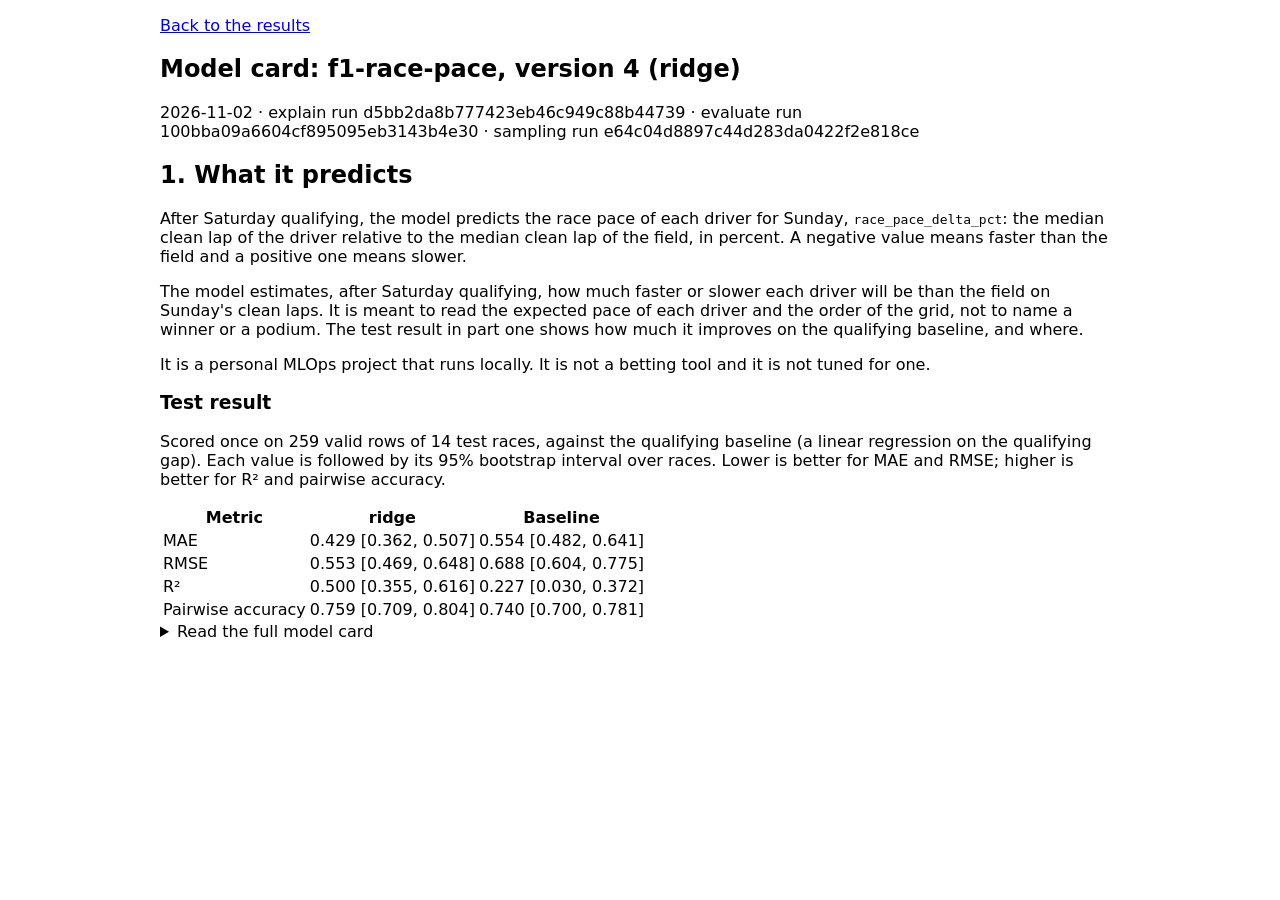
==== site/model.html @ 0c911e38 "feat: enhance static site generator to support multiple pages - Updated the static site generator to" ====
<!doctype html>
<html lang="en">
<head>
  <meta charset="utf-8">
  <meta name="viewport" content="width=device-width, initial-scale=1">
  <title>How the F1 race pace model works</title>
  <meta name="description" content="What the model predicts, how it is measured and where it is limited.">
  <link rel="stylesheet" href="site.css">
  <script src="site.js" defer></script>
</head>
<body>
  <main>
    <p><a href="index.html">Back to the results</a></p>
    <section id="model-summary" aria-label="Summary of the model card">
<h1>Model card: f1-race-pace, version 4 (ridge)</h1>
<p>2026-11-02 · explain run d5bb2da8b777423eb46c949c88b44739 · evaluate run 100bba09a6604cf895095eb3143b4e30 · sampling run e64c04d8897c44d283da0422f2e818ce</p>
<h2>1. What it predicts</h2>
<p>After Saturday qualifying, the model predicts the race pace of each driver for Sunday, <code>race_pace_delta_pct</code>: the median clean lap of the driver relative to the median clean lap of the field, in percent. A negative value means faster than the field and a positive one means slower.</p>
<p>The model estimates, after Saturday qualifying, how much faster or slower each driver will be than the field on
Sunday's clean laps. It is meant to read the expected pace of each driver and the order of the grid, not to name a
winner or a podium. The test result in part one shows how much it improves on the qualifying baseline, and where.</p>
<p>It is a personal MLOps project that runs locally. It is not a betting tool and it is not tuned for one.</p>
<h3>Test result</h3>
<p>Scored once on 259 valid rows of 14 test races, against the qualifying baseline (a linear regression on the qualifying gap). Each value is followed by its 95% bootstrap interval over races. Lower is better for MAE and RMSE; higher is better for R² and pairwise accuracy.</p>
<table>
<thead>
<tr>
<th>Metric</th>
<th>ridge</th>
<th>Baseline</th>
</tr>
</thead>
<tbody>
<tr>
<td>MAE</td>
<td>0.429 [0.362, 0.507]</td>
<td>0.554 [0.482, 0.641]</td>
</tr>
<tr>
<td>RMSE</td>
<td>0.553 [0.469, 0.648]</td>
<td>0.688 [0.604, 0.775]</td>
</tr>
<tr>
<td>R²</td>
<td>0.500 [0.355, 0.616]</td>
<td>0.227 [0.030, 0.372]</td>
</tr>
<tr>
<td>Pairwise accuracy</td>
<td>0.759 [0.709, 0.804]</td>
<td>0.740 [0.700, 0.781]</td>
</tr>
</tbody>
</table>
    </section>
    <details id="model-card-full">
      <summary>Read the full model card</summary>
<h2>2. What weighs most</h2>
<p>Importance describes how this model uses each feature, not how much the feature matters for racing: correlated features share their importance, and a feature that looks unimportant here can still matter in the world. Permutation importance is the increase in MAE on the training rows when the feature is shuffled, so it is optimistic compared with held-out data. Mean |SHAP| is the average size of the feature's contribution to the prediction.</p>
<table>
<thead>
<tr>
<th>Feature</th>
<th>Permutation importance (MAE increase, mean ± std)</th>
<th>Mean abs SHAP</th>
</tr>
</thead>
<tbody>
<tr>
<td><code>grid_position</code></td>
<td>+0.084 ± 0.006</td>
<td>0.194</td>
</tr>
<tr>
<td><code>driver_pace_last3</code></td>
<td>+0.036 ± 0.004</td>
<td>0.125</td>
</tr>
<tr>
<td><code>team_pace_last3</code></td>
<td>+0.030 ± 0.004</td>
<td>0.117</td>
</tr>
<tr>
<td><code>quali_delta_pct</code></td>
<td>+0.022 ± 0.004</td>
<td>0.102</td>
</tr>
<tr>
<td><code>fp_long_run_delta_pct</code></td>
<td>+0.006 ± 0.002</td>
<td>0.035</td>
</tr>
<tr>
<td><code>team_pace_this_circuit_prev</code></td>
<td>+0.004 ± 0.002</td>
<td>0.046</td>
</tr>
<tr>
<td><code>reached_q3</code></td>
<td>+0.003 ± 0.002</td>
<td>0.057</td>
</tr>
<tr>
<td><code>teammate_quali_gap</code></td>
<td>+0.003 ± 0.001</td>
<td>0.025</td>
</tr>
<tr>
<td><code>circuit_type</code></td>
<td>+0.001 ± 0.001</td>
<td>0.022</td>
</tr>
<tr>
<td><code>track_temp</code></td>
<td>+0.001 ± 0.001</td>
<td>0.018</td>
</tr>
<tr>
<td><code>rain_flag</code></td>
<td>+0.000 ± 0.000</td>
<td>0.005</td>
</tr>
<tr>
<td><code>fp_tyre_deg</code></td>
<td>+0.000 ± 0.000</td>
<td>0.008</td>
</tr>
<tr>
<td><code>air_temp</code></td>
<td>+0.000 ± 0.000</td>
<td>0.009</td>
</tr>
<tr>
<td><code>is_sprint_weekend</code></td>
<td>+0.000 ± 0.000</td>
<td>0.003</td>
</tr>
<tr>
<td><code>sprint_pace_delta_pct</code></td>
<td>+0.000 ± 0.000</td>
<td>0.005</td>
</tr>
</tbody>
</table>
<p><img alt="Permutation importance" src="charts/permutation_importance.svg" /></p>
<p><img alt="Mean absolute SHAP value" src="charts/shap_bar.svg" /></p>
<p><img alt="SHAP values by feature" src="charts/shap_summary.svg" /></p>
<p>The model is linear, so its coefficients are shown as well (numeric features are standardized; categories are one-hot columns).</p>
<table>
<thead>
<tr>
<th>Column</th>
<th>Coefficient</th>
</tr>
</thead>
<tbody>
<tr>
<td><code>grid_position</code></td>
<td>+0.223</td>
</tr>
<tr>
<td><code>driver_pace_last3</code></td>
<td>+0.149</td>
</tr>
<tr>
<td><code>team_pace_last3</code></td>
<td>+0.138</td>
</tr>
<tr>
<td><code>quali_delta_pct</code></td>
<td>+0.124</td>
</tr>
<tr>
<td><code>fp_long_run_delta_pct</code></td>
<td>+0.066</td>
</tr>
<tr>
<td><code>team_pace_this_circuit_prev</code></td>
<td>+0.063</td>
</tr>
<tr>
<td><code>reached_q3</code></td>
<td>-0.057</td>
</tr>
<tr>
<td><code>teammate_quali_gap</code></td>
<td>-0.035</td>
</tr>
<tr>
<td><code>circuit_type_permanent</code></td>
<td>-0.030</td>
</tr>
<tr>
<td><code>circuit_type_street</code></td>
<td>+0.026</td>
</tr>
<tr>
<td><code>track_temp</code></td>
<td>+0.021</td>
</tr>
<tr>
<td><code>fp_tyre_deg</code></td>
<td>+0.016</td>
</tr>
<tr>
<td><code>sprint_pace_delta_pct</code></td>
<td>+0.011</td>
</tr>
<tr>
<td><code>air_temp</code></td>
<td>-0.011</td>
</tr>
<tr>
<td><code>rain_flag</code></td>
<td>-0.007</td>
</tr>
<tr>
<td><code>circuit_type_hybrid</code></td>
<td>+0.004</td>
</tr>
<tr>
<td><code>is_sprint_weekend</code></td>
<td>+0.003</td>
</tr>
</tbody>
</table>
<p><img alt="Coefficients of the linear model" src="charts/coefficients.svg" /></p>
<h2>3. A concrete case</h2>
<p>The two cases are the driver predicted fastest and the driver predicted slowest in the most recent test race. They are the extremes of the prediction, not the cases where the model fails, and their error is shown as it is. The prediction is the base value plus the contributions of the features.</p>
<h3>Predicted fastest</h3>
<p>NOR, 2025 round 24. Prediction -1.082, actual -1.592, error +0.509 (prediction minus actual). Base value +0.005.</p>
<table>
<thead>
<tr>
<th>Feature</th>
<th>Contribution</th>
</tr>
</thead>
<tbody>
<tr>
<td><code>grid_position</code></td>
<td>-0.323</td>
</tr>
<tr>
<td><code>team_pace_last3</code></td>
<td>-0.183</td>
</tr>
<tr>
<td><code>driver_pace_last3</code></td>
<td>-0.159</td>
</tr>
<tr>
<td><code>quali_delta_pct</code></td>
<td>-0.150</td>
</tr>
<tr>
<td><code>team_pace_this_circuit_prev</code></td>
<td>-0.099</td>
</tr>
</tbody>
</table>
<p><img alt="Predicted fastest: contributions to the prediction" src="charts/case_fastest.svg" /></p>
<h3>Predicted slowest</h3>
<p>COL, 2025 round 24. Prediction +0.869, actual +0.213, error +0.656 (prediction minus actual). Base value +0.005.</p>
<table>
<thead>
<tr>
<th>Feature</th>
<th>Contribution</th>
</tr>
</thead>
<tbody>
<tr>
<td><code>grid_position</code></td>
<td>+0.382</td>
</tr>
<tr>
<td><code>driver_pace_last3</code></td>
<td>+0.161</td>
</tr>
<tr>
<td><code>team_pace_last3</code></td>
<td>+0.157</td>
</tr>
<tr>
<td><code>quali_delta_pct</code></td>
<td>+0.099</td>
</tr>
<tr>
<td><code>reached_q3</code></td>
<td>+0.058</td>
</tr>
</tbody>
</table>
<p><img alt="Predicted slowest: contributions to the prediction" src="charts/case_slowest.svg" /></p>
<h2>4. Where it fails</h2>
<h3>Calibration</h3>
<p>On 851 out-of-fold rows of 46 races, the actual value is +0.020 + 1.074 × predicted (Mincer-Zarnowitz line). A slope of one and an intercept of zero would be a perfectly calibrated model. These rows are fewer than the training races because the cross-validation always trains on the earliest races first, and only the races after that first window are ever predicted out of fold.</p>
<p><img alt="Predicted against actual, out-of-fold" src="charts/predicted_vs_actual.svg" /></p>
<p><img alt="Residuals, out-of-fold" src="charts/residuals.svg" /></p>
<h3>Errors by segment</h3>
<p>These errors come from the out-of-fold predictions of cross-validation on the training races, not from the test races: the test result is the one in the test result section above. Bias is the mean of prediction minus actual, so a positive bias means predicted slower than it was. No interval is computed per segment, so the differences between close segments are not significant.</p>
<h4>By team</h4>
<table>
<thead>
<tr>
<th>Segment</th>
<th>Rows</th>
<th>Races</th>
<th>MAE</th>
<th>Baseline MAE</th>
<th>Bias</th>
<th>Note</th>
</tr>
</thead>
<tbody>
<tr>
<td>Ferrari</td>
<td>90</td>
<td>46</td>
<td>0.482</td>
<td>0.533</td>
<td>+0.049</td>
<td></td>
</tr>
<tr>
<td>Red Bull Racing</td>
<td>85</td>
<td>46</td>
<td>0.423</td>
<td>0.532</td>
<td>+0.056</td>
<td></td>
</tr>
<tr>
<td>Mercedes</td>
<td>89</td>
<td>46</td>
<td>0.418</td>
<td>0.478</td>
<td>+0.009</td>
<td></td>
</tr>
<tr>
<td>Williams</td>
<td>77</td>
<td>45</td>
<td>0.410</td>
<td>0.534</td>
<td>-0.122</td>
<td></td>
</tr>
<tr>
<td>McLaren</td>
<td>89</td>
<td>46</td>
<td>0.403</td>
<td>0.560</td>
<td>+0.150</td>
<td></td>
</tr>
<tr>
<td>Alpine</td>
<td>79</td>
<td>45</td>
<td>0.397</td>
<td>0.518</td>
<td>-0.065</td>
<td></td>
</tr>
<tr>
<td>Kick Sauber</td>
<td>87</td>
<td>46</td>
<td>0.393</td>
<td>0.598</td>
<td>-0.096</td>
<td></td>
</tr>
<tr>
<td>RB</td>
<td>84</td>
<td>46</td>
<td>0.376</td>
<td>0.509</td>
<td>-0.124</td>
<td></td>
</tr>
<tr>
<td>Haas F1 Team</td>
<td>87</td>
<td>45</td>
<td>0.357</td>
<td>0.482</td>
<td>-0.002</td>
<td></td>
</tr>
<tr>
<td>Aston Martin</td>
<td>84</td>
<td>46</td>
<td>0.352</td>
<td>0.398</td>
<td>-0.073</td>
<td></td>
</tr>
</tbody>
</table>
<h4>By circuit type</h4>
<table>
<thead>
<tr>
<th>Segment</th>
<th>Rows</th>
<th>Races</th>
<th>MAE</th>
<th>Baseline MAE</th>
<th>Bias</th>
<th>Note</th>
</tr>
</thead>
<tbody>
<tr>
<td>street</td>
<td>163</td>
<td>9</td>
<td>0.480</td>
<td>0.581</td>
<td>-0.123</td>
<td></td>
</tr>
<tr>
<td>hybrid</td>
<td>109</td>
<td>6</td>
<td>0.469</td>
<td>0.568</td>
<td>-0.016</td>
<td></td>
</tr>
<tr>
<td>permanent</td>
<td>579</td>
<td>31</td>
<td>0.367</td>
<td>0.486</td>
<td>+0.010</td>
<td></td>
</tr>
</tbody>
</table>
<h3>Known limitations</h3>
<ul>
<li>It only knows what is true at the end of Saturday. Weather changes, strategy, first-lap incidents, safety cars and
  mechanical failures on Sunday are invisible to it. The target removes the laps under a neutralisation, but the
  race that follows them is still shaped by them.</li>
<li>Out-of-fold errors by team and by circuit type come from cross-validation on the training races, not from the test
  races or from a future season. Segments with few rows are marked, and no interval is computed for a segment, so
  small differences between close segments should not be read as real.</li>
<li>Importance and SHAP values describe what this model uses, not what matters in racing: correlated features share
  their importance, and a feature that looks unimportant can still matter in the world.</li>
<li>The two cases shown are the extremes of the prediction, the driver predicted fastest and the one predicted
  slowest, not the cases where the model fails the most.</li>
<li>The data starts with the first season OpenF1 serves, so the model has seen a small number of seasons and circuits.</li>
</ul>
<h3>2026 regulations</h3>
<p>The training data comes from seasons before the 2026 technical regulations. A change of that size can reshuffle the
order of the teams and change what qualifying pace says about race pace, so the relations learned here may not hold.
There is no data from the new regulations in training and the effect is not measured in this card; it is measured
later, in the walk-forward backtest over the 2026 season. Until then, treat predictions for 2026 with extra caution.</p>
<h2>5. Data and versions</h2>
<h3>Data and split</h3>
<ul>
<li>Source: OpenF1, seasons 2023 to 2025.</li>
<li>Split: chronological by race, with 20% of the races in test. Train has 56 races (2023 round 1 to 2025 round 10) and test has 14 (2025 round 11 to 2025 round 24).</li>
<li>Cross-validation: 5 temporal folds inside train.</li>
<li>Feature set: v1. The model was trained through 2025 round 10.</li>
</ul>
<h3>Model</h3>
<ul>
<li>Algorithm: ridge.</li>
<li>Hyperparameters (best Optuna trial):</li>
<li><code>alpha</code>: 98.47</li>
<li><code>imputation</code>: median</li>
<li>Tuning budget: 50 trials, seed 42, 5 folds.</li>
</ul>
<h3>How it was chosen</h3>
<p>The candidate was picked on the out-of-fold errors of train, never on test: the simplest model not significantly worse than the best one. Reference: elasticnet. Candidate: ridge. It beats the qualifying baseline on the out-of-fold errors.</p>
<table>
<thead>
<tr>
<th>Model</th>
<th>CV MAE</th>
<th>Difference to reference</th>
<th>Interval</th>
<th>Not worse</th>
</tr>
</thead>
<tbody>
<tr>
<td>ridge</td>
<td>0.402</td>
<td>+0.004</td>
<td>[-0.002, 0.009]</td>
<td>yes</td>
</tr>
<tr>
<td>elasticnet</td>
<td>0.398</td>
<td>+0.000</td>
<td>[0.000, 0.000]</td>
<td>yes</td>
</tr>
<tr>
<td>random_forest</td>
<td>0.405</td>
<td>+0.008</td>
<td>[-0.002, 0.017]</td>
<td>yes</td>
</tr>
<tr>
<td>lightgbm</td>
<td>0.403</td>
<td>+0.005</td>
<td>[-0.007, 0.016]</td>
<td>yes</td>
</tr>
<tr>
<td>xgboost</td>
<td>0.406</td>
<td>+0.008</td>
<td>[-0.002, 0.018]</td>
<td>yes</td>
</tr>
<tr>
<td>catboost</td>
<td>0.398</td>
<td>+0.000</td>
<td>[-0.014, 0.013]</td>
<td>yes</td>
</tr>
</tbody>
</table>
<h3>Versions</h3>
<ul>
<li>Model version: 4 (MLflow version 4), promoted 2026-11-01.</li>
<li>Sampling run: e64c04d8897c44d283da0422f2e818ce.</li>
<li>Explain run: d5bb2da8b777423eb46c949c88b44739.</li>
<li>Evaluate run: 100bba09a6604cf895095eb3143b4e30.</li>
<li>Generated: 2026-11-02.</li>
</ul>
    </details>
  </main>
</body>
</html>
---- site/site.css ----
/* Source of site/site.css. SPEC 16 step 12 writes the visual identity; until then, a readable default. */
body { font-family: system-ui, sans-serif; margin: 0 auto; max-width: 60rem; padding: 0 1rem; }
section[hidden], #notice[hidden] { display: none; }
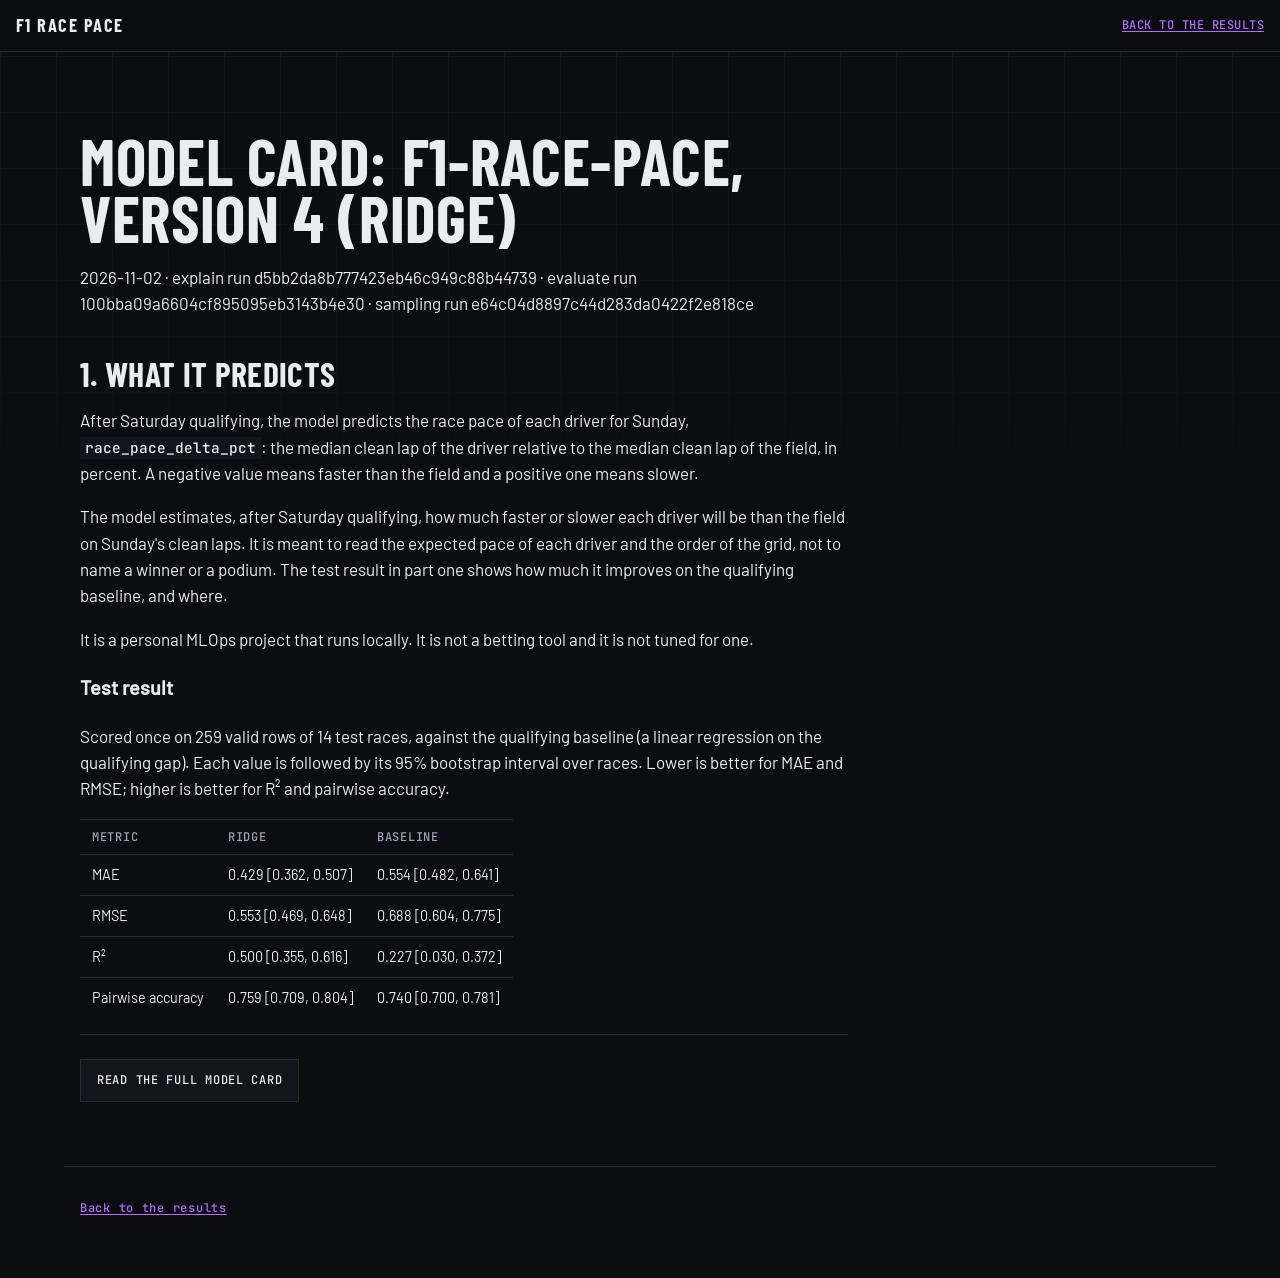
==== commit 4c618e76: "feat: enhance scatter plot label placement and responsiveness - Introduced a new function `placeLabe" ====
--- a/site/model.html
+++ b/site/model.html
@@ -3,15 +3,20 @@
 <head>
   <meta charset="utf-8">
   <meta name="viewport" content="width=device-width, initial-scale=1">
+  <meta name="color-scheme" content="dark">
   <title>How the F1 race pace model works</title>
   <meta name="description" content="What the model predicts, how it is measured and where it is limited.">
+  <link rel="preload" href="fonts/barlow-condensed-latin-700-normal.woff2" as="font" type="font/woff2" crossorigin>
   <link rel="stylesheet" href="site.css">
   <script src="site.js" defer></script>
 </head>
-<body>
+<body class="model-page">
+  <header class="masthead">
+    <a class="wordmark" href="index.html">F1 race pace</a>
+    <a class="masthead-link" href="index.html">Back to the results</a>
+  </header>
   <main>
-    <p><a href="index.html">Back to the results</a></p>
-    <section id="model-summary" aria-label="Summary of the model card">
+    <section id="model-summary" class="prose reveal" aria-label="Summary of the model card">
 <h1>Model card: f1-race-pace, version 4 (ridge)</h1>
 <p>2026-11-02 · explain run d5bb2da8b777423eb46c949c88b44739 · evaluate run 100bba09a6604cf895095eb3143b4e30 · sampling run e64c04d8897c44d283da0422f2e818ce</p>
 <h2>1. What it predicts</h2>
@@ -54,7 +59,7 @@
 </tbody>
 </table>
     </section>
-    <details id="model-card-full">
+    <details id="model-card-full" class="prose reveal">
       <summary>Read the full model card</summary>
 <h2>2. What weighs most</h2>
 <p>Importance describes how this model uses each feature, not how much the feature matters for racing: correlated features share their importance, and a feature that looks unimportant here can still matter in the world. Permutation importance is the increase in MAE on the training rows when the feature is shuffled, so it is optimistic compared with held-out data. Mean |SHAP| is the average size of the feature's contribution to the prediction.</p>
@@ -553,5 +558,8 @@
 </ul>
     </details>
   </main>
+  <footer class="colophon">
+    <p><a href="index.html">Back to the results</a></p>
+  </footer>
 </body>
 </html>
--- a/site/site.css
+++ b/site/site.css
@@ -1,3 +1,223 @@
-/* Source of site/site.css. SPEC 16 step 12 writes the visual identity; until then, a readable default. */
-body { font-family: system-ui, sans-serif; margin: 0 auto; max-width: 60rem; padding: 0 1rem; }
-section[hidden], #notice[hidden] { display: none; }
+/* Source of site/site.css. Identity: a pit-wall timing screen. Color carries meaning, as it does on the timing
+   tower: purple is the champion, grey the baseline, green an improvement and the yellow flag a late prediction.
+   Every text color below is checked against its background in tests/site/js/contrast.test.mjs (4.5:1). */
+
+@font-face { font-family: "Barlow Condensed"; font-weight: 600; font-display: swap; src: url("fonts/barlow-condensed-latin-600-normal.woff2") format("woff2"); }
+@font-face { font-family: "Barlow Condensed"; font-weight: 700; font-display: swap; src: url("fonts/barlow-condensed-latin-700-normal.woff2") format("woff2"); }
+@font-face { font-family: "Barlow"; font-weight: 400; font-display: swap; src: url("fonts/barlow-latin-400-normal.woff2") format("woff2"); }
+@font-face { font-family: "Barlow"; font-weight: 500; font-display: swap; src: url("fonts/barlow-latin-500-normal.woff2") format("woff2"); }
+@font-face { font-family: "JetBrains Mono"; font-weight: 500; font-display: swap; src: url("fonts/jetbrains-mono-latin-500-normal.woff2") format("woff2"); }
+@font-face { font-family: "JetBrains Mono"; font-weight: 700; font-display: swap; src: url("fonts/jetbrains-mono-latin-700-normal.woff2") format("woff2"); }
+
+:root {
+  --bg: #0b0d11;        /* asphalt */
+  --panel: #12151b;     /* pit wall */
+  --line: #262b35;      /* kerb */
+  --text: #e9ecf1;      /* chalk */
+  --muted: #98a2b3;     /* gantry */
+  --champion: #b36bff;  /* purple sector */
+  --good: #3ddc84;      /* green sector */
+  --flag: #ffd23f;      /* yellow flag */
+  --team-unknown: #8a8f98;
+
+  --display: "Barlow Condensed", "Arial Narrow", sans-serif;
+  --body: "Barlow", system-ui, sans-serif;
+  --data: "JetBrains Mono", ui-monospace, "SF Mono", Menlo, monospace;
+  --gutter: 1rem;
+}
+
+*, *::before, *::after { box-sizing: border-box; }
+html { color-scheme: dark; scroll-behavior: smooth; }
+body {
+  background: var(--bg);
+  color: var(--text);
+  font-family: var(--body);
+  font-size: 1.0625rem;
+  line-height: 1.55;
+  margin: 0;
+  min-height: 100vh;
+}
+/* a faint timing grid behind everything, fading out toward the bottom of the screen */
+body::before {
+  background-image: linear-gradient(var(--line) 1px, transparent 1px), linear-gradient(90deg, var(--line) 1px, transparent 1px);
+  background-size: 56px 56px;
+  content: "";
+  inset: 0;
+  mask-image: linear-gradient(to bottom, #000, transparent 70%);
+  opacity: 0.35;
+  pointer-events: none;
+  position: fixed;
+  z-index: -1;
+}
+a { color: var(--champion); text-underline-offset: 0.2em; }
+a:hover { color: var(--text); }
+:focus-visible { outline: 2px solid var(--flag); outline-offset: 3px; }
+[hidden] { display: none !important; }
+
+/* ---- notice and masthead ---- */
+#notice, .noscript { background: var(--flag); color: var(--bg); font-family: var(--data); font-size: 0.8rem; margin: 0; padding: 0.6rem var(--gutter); }
+.masthead {
+  align-items: center;
+  backdrop-filter: blur(10px);
+  background: color-mix(in srgb, var(--bg) 82%, transparent);
+  border-bottom: 1px solid var(--line);
+  display: flex;
+  justify-content: space-between;
+  padding: 0.7rem var(--gutter);
+  position: sticky;
+  top: 0;
+  z-index: 10;
+}
+.wordmark { color: var(--text); font-family: var(--display); font-size: 1.15rem; font-weight: 700; letter-spacing: 0.08em; text-decoration: none; text-transform: uppercase; }
+.masthead-link { font-family: var(--data); font-size: 0.75rem; letter-spacing: 0.04em; text-transform: uppercase; }
+
+main { margin: 0 auto; max-width: 72rem; padding: 0 var(--gutter); }
+section { border-top: 1px solid var(--line); padding-block: clamp(2.5rem, 7vw, 5rem); }
+#hero { border-top: 0; padding-bottom: 0; padding-top: clamp(3rem, 10vw, 7rem); position: relative; }
+
+/* ---- type ---- */
+.eyebrow, .meta, .legend, th, .figure h3, .subhead, #race-meta, #scatter-note, .colophon, label, summary {
+  font-family: var(--data);
+  font-size: 0.75rem;
+  letter-spacing: 0.06em;
+}
+.eyebrow { color: var(--muted); margin: 0 0 0.75rem; text-transform: uppercase; }
+h1, h2 { font-family: var(--display); font-weight: 700; letter-spacing: 0.01em; margin: 0; text-transform: uppercase; }
+h1 { font-size: clamp(3rem, 11vw, 7.5rem); line-height: 0.9; max-width: 14ch; }
+h2 { font-size: clamp(2rem, 5vw, 3.2rem); line-height: 1; margin-bottom: 1.5rem; }
+.lede { color: var(--muted); font-size: clamp(1.05rem, 2.2vw, 1.3rem); margin: 1.5rem 0 0; max-width: 40rem; }
+.meta { color: var(--text); margin: 1.5rem 0 0; }
+.subhead { color: var(--muted); margin: 3rem 0 0.5rem; text-transform: uppercase; }
+
+/* ---- hero trace: the signature, a speed trace that draws itself ---- */
+.hero-trace { display: block; height: clamp(5rem, 14vw, 9rem); margin-top: 2.5rem; overflow: visible; width: 100%; }
+.hero-trace path { animation: draw 2.2s cubic-bezier(0.4, 0, 0.2, 1) 0.4s both; stroke-dasharray: 1; stroke-dashoffset: 0; }
+@keyframes draw { from { stroke-dashoffset: 1; } to { stroke-dashoffset: 0; } }
+@keyframes rise { from { opacity: 0; transform: translateY(1.5rem); } to { opacity: 1; transform: none; } }
+#hero > * { animation: rise 0.8s cubic-bezier(0.2, 0.7, 0.2, 1) both; }
+#hero > .eyebrow { animation-delay: 0s; }
+#hero > h1 { animation-delay: 0.08s; }
+#hero > .lede { animation-delay: 0.2s; }
+#hero > .meta { animation-delay: 0.3s; }
+#hero > .hero-trace { animation: none; }
+
+/* ---- figures ---- */
+.figures { display: grid; gap: 1rem; grid-template-columns: 1fr; }
+@media (min-width: 34rem) { .figures { grid-template-columns: repeat(2, 1fr); } }
+@media (min-width: 62rem) { .figures { grid-template-columns: repeat(4, 1fr); } }
+.figure { background: var(--panel); border: 1px solid var(--line); border-top: 2px solid var(--champion); padding: 1.1rem 1.1rem 1.25rem; }
+.figure h3 { color: var(--muted); margin: 0; text-transform: uppercase; }
+.figure-value { color: var(--champion); font-family: var(--data); font-size: clamp(2.4rem, 5vw, 3.3rem); font-variant-numeric: tabular-nums; font-weight: 700; line-height: 1.1; margin: 0.5rem 0 0.25rem; }
+.figure-baseline { color: var(--muted); font-family: var(--data); font-size: 0.85rem; margin: 0; }
+.figure-baseline [data-role="baseline"] { color: var(--text); font-variant-numeric: tabular-nums; }
+.figure-hint { color: var(--muted); font-size: 0.9rem; line-height: 1.4; margin: 0.9rem 0 0; }
+
+/* ---- error by race ---- */
+.legend { color: var(--muted); display: flex; flex-wrap: wrap; gap: 1.25rem; margin: 0 0 1rem; }
+.legend .key::before { content: ""; display: inline-block; height: 0.5rem; margin-right: 0.5rem; width: 1.25rem; }
+.legend .champion::before { background: var(--champion); }
+.legend .baseline::before { background: var(--muted); }
+.legend-note { margin-left: auto; }
+.race-bars, .feature-bars { list-style: none; margin: 0; padding: 0; }
+.race-bar { display: grid; gap: 0.3rem 1rem; grid-template-columns: 1fr auto; padding: 0.45rem 0; }
+.race-label { font-size: 0.95rem; }
+.race-values { color: var(--muted); font-family: var(--data); font-size: 0.8rem; font-variant-numeric: tabular-nums; }
+.bars { display: grid; gap: 3px; grid-column: 1 / -1; }
+.bars .bar { display: block; height: 6px; }
+.bars .bar.champion { background: var(--champion); }
+.bars .bar.baseline { background: var(--muted); height: 4px; }
+.bar { transform-origin: left center; }
+
+/* ---- race table, a timing tower ---- */
+.race-picker { align-items: center; display: flex; flex-wrap: wrap; gap: 0.75rem; margin-bottom: 1rem; }
+label { color: var(--muted); text-transform: uppercase; }
+select { background: var(--panel); border: 1px solid var(--line); color: var(--text); font: 500 0.95rem var(--body); max-width: 100%; padding: 0.55rem 0.8rem; }
+#race-meta { color: var(--text); margin: 0 0 1rem; }
+.table-wrap { overflow-x: auto; }
+#race-table { border-collapse: collapse; width: 100%; }
+th { color: var(--muted); font-weight: 500; padding: 0.5rem 0.75rem; text-align: left; text-transform: uppercase; }
+th:nth-child(n + 3) { text-align: right; }
+td { border-top: 1px solid var(--line); padding: 0.55rem 0.75rem; white-space: nowrap; }
+tbody tr:hover { background: var(--panel); }
+.driver { font-family: var(--data); font-weight: 700; letter-spacing: 0.04em; }
+.pace { font-family: var(--data); font-size: 0.92rem; font-variant-numeric: tabular-nums; text-align: right; }
+.swatch { background: var(--team, var(--team-unknown)); display: inline-block; height: 1.15em; margin-right: 0.65rem; vertical-align: -0.2em; width: 4px; }
+tr.not-scored td { color: var(--muted); }
+tr.not-scored .swatch { opacity: 0.5; }
+.late-mark { align-items: center; color: var(--flag); display: inline-flex; font-family: var(--data); font-size: 0.65rem; font-weight: 500; gap: 0.3rem; letter-spacing: 0.08em; margin-left: 0.35rem; text-transform: uppercase; }
+.late-mark::before { background: var(--flag); content: ""; display: inline-block; height: 0.55rem; width: 0.4rem; }
+/* on a narrow screen the table keeps the flag and drops the word, so the Actual column stays in view */
+@media (max-width: 34rem) {
+  #race-table td, #race-table th { padding-left: 0.4rem; padding-right: 0.4rem; }
+  #race-table td.team { line-height: 1.25; white-space: normal; }
+  #race-table .late-mark { font-size: 0; gap: 0; margin-left: 0.3rem; }
+}
+
+/* ---- scatter ---- */
+#scatter-plot { display: block; height: auto; max-width: 100%; width: 100%; }
+#scatter-plot .grid { stroke: var(--line); }
+#scatter-plot .grid.zero { stroke: var(--muted); stroke-opacity: 0.6; }
+#scatter-plot .diagonal { stroke: var(--text); stroke-opacity: 0.45; }
+#scatter-plot .tick, #scatter-plot .axis-label { fill: var(--muted); font-family: var(--data); font-size: var(--label-size, 11px); }
+#scatter-plot .point-label { fill: var(--text); font-family: var(--data); font-size: var(--label-size, 11px); }
+#scatter-plot .point { opacity: 0; transition: transform 0.6s ease, opacity 0.4s ease calc(var(--i, 0) * 40ms); }
+#scatter-plot.revealed .point { opacity: 1; }
+#scatter-plot .point.leaving { opacity: 0; transition-delay: 0s; }
+#scatter-plot .dot { fill: var(--team, var(--team-unknown)); r: var(--dot-r, 6px); }
+#scatter-plot .late-ring { display: none; fill: none; r: calc(var(--dot-r, 6px) + 4px); stroke: var(--flag); stroke-dasharray: 3 2; stroke-opacity: 0.85; }
+#scatter-plot .point.late .late-ring { display: inline; }
+#scatter-plot .point.label-hidden .point-label { display: none; }
+#scatter-plot .point.offscale .dot { stroke: var(--text); stroke-width: 2; }
+#scatter-note { color: var(--muted); margin: 0.75rem 0 0; }
+
+/* ---- features ---- */
+.features-hint { color: var(--muted); margin: 0 0 1.5rem; max-width: 40rem; }
+.features-notice { color: var(--flag); font-family: var(--data); font-size: 0.85rem; }
+.feature-bar { align-items: center; display: grid; gap: 0.2rem 1rem; grid-template-columns: 1fr auto; padding: 0.4rem 0; }
+.feature-label { font-size: 0.95rem; text-transform: capitalize; }
+.feature-value { color: var(--muted); font-family: var(--data); font-size: 0.8rem; font-variant-numeric: tabular-nums; }
+.track { background: var(--line); display: block; grid-column: 1 / -1; height: 6px; }
+.track .bar { background: var(--champion); display: block; height: 100%; }
+@media (min-width: 40rem) {
+  .feature-bar { grid-template-columns: 12rem 1fr 9rem; }
+  .track { grid-column: auto; }
+  .feature-value { text-align: right; }
+}
+
+/* ---- the model page ---- */
+.prose { max-width: 48rem; }
+.prose h1 { font-size: clamp(2.2rem, 7vw, 4rem); max-width: none; }
+.prose h2 { font-size: clamp(1.5rem, 4vw, 2.1rem); margin: 2.5rem 0 0.75rem; }
+.prose p, .prose li { color: var(--text); }
+.prose table { border-collapse: collapse; display: block; font-size: 0.9rem; overflow-x: auto; }
+.prose th, .prose td { border-top: 1px solid var(--line); text-align: left; white-space: normal; }
+.prose img { background: #fff; border-radius: 0.3rem; display: block; height: auto; margin: 1rem 0; max-width: 100%; padding: 0.5rem; }
+.prose code { background: var(--panel); font-family: var(--data); font-size: 0.85em; padding: 0.1em 0.35em; }
+.model-page section.prose { border-top: 0; padding-bottom: 1rem; }
+details.prose { border-top: 1px solid var(--line); padding: 1.5rem 0 4rem; }
+summary { background: var(--panel); border: 1px solid var(--line); color: var(--text); cursor: pointer; display: inline-block; padding: 0.7rem 1rem; text-transform: uppercase; }
+summary:hover { border-color: var(--champion); }
+details[open] > summary { margin-bottom: 1rem; }
+
+.colophon { border-top: 1px solid var(--line); color: var(--muted); margin: 0 auto; max-width: 72rem; padding: 2rem var(--gutter) 3rem; }
+.colophon p { margin: 0 0 0.75rem; max-width: 42rem; }
+
+/* ---- motion: sections and bars enter as they scroll into view ---- */
+.reveal { transition: opacity 0.7s ease, transform 0.7s ease; }
+.reveal.pending { opacity: 0; transform: translateY(1.5rem); }
+.reveal .bar { transition: transform 0.9s cubic-bezier(0.2, 0.7, 0.2, 1) 0.15s; }
+.reveal.pending .bar { transform: scaleX(0); }
+@supports (animation-timeline: view()) {
+  .reveal { animation: rise linear both; animation-range: entry 0% entry 55%; animation-timeline: view(); transition: none; }
+  .reveal .bar { animation: grow linear both; animation-range: entry 0% entry 90%; animation-timeline: view(); transition: none; }
+  #scatter-plot .diagonal { animation: draw linear both; animation-range: entry 10% cover 50%; animation-timeline: view(); stroke-dasharray: 1; }
+}
+@keyframes grow { from { transform: scaleX(0); } to { transform: scaleX(1); } }
+
+@media (prefers-reduced-motion: reduce) {
+  html { scroll-behavior: auto; }
+  *, *::before, *::after { animation: none !important; transition: none !important; }
+  .reveal.pending, .reveal.pending .bar { opacity: 1; transform: none; }
+  #scatter-plot .point { opacity: 1; }
+  .hero-trace path { stroke-dashoffset: 0; }
+}
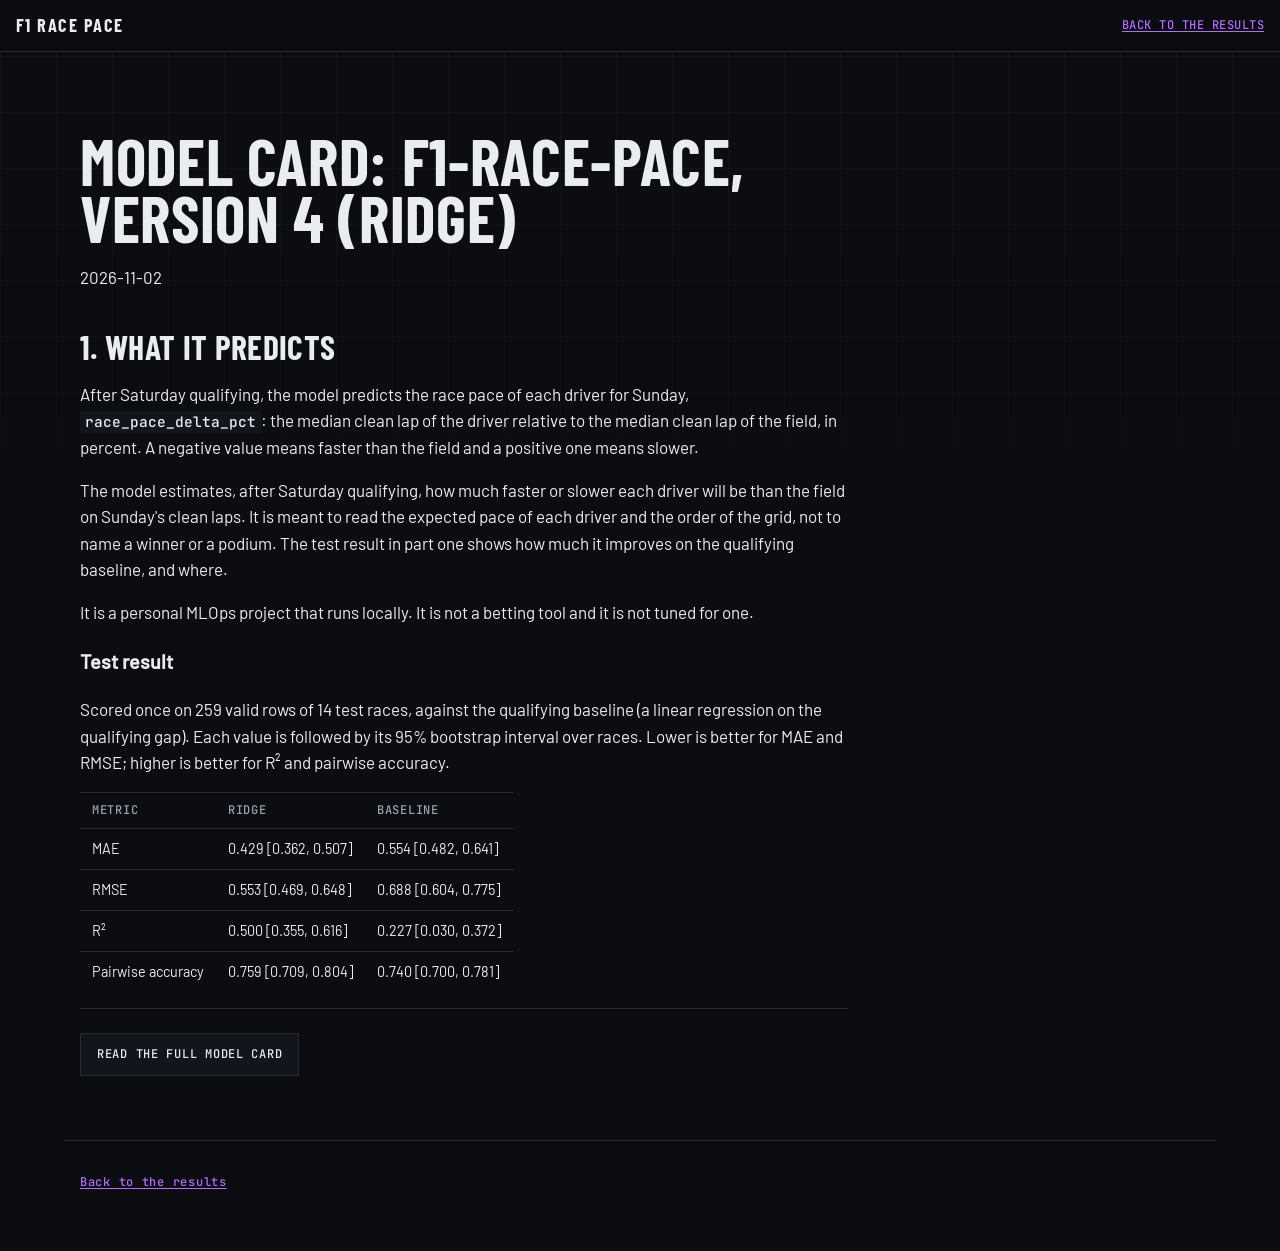
==== commit d2054730: "feat: remove MLflow run IDs from model card and update tests for rendering" ====
--- a/site/model.html
+++ b/site/model.html
@@ -18,7 +18,7 @@
   <main>
     <section id="model-summary" class="prose reveal" aria-label="Summary of the model card">
 <h1>Model card: f1-race-pace, version 4 (ridge)</h1>
-<p>2026-11-02 · explain run d5bb2da8b777423eb46c949c88b44739 · evaluate run 100bba09a6604cf895095eb3143b4e30 · sampling run e64c04d8897c44d283da0422f2e818ce</p>
+<p>2026-11-02</p>
 <h2>1. What it predicts</h2>
 <p>After Saturday qualifying, the model predicts the race pace of each driver for Sunday, <code>race_pace_delta_pct</code>: the median clean lap of the driver relative to the median clean lap of the field, in percent. A negative value means faster than the field and a positive one means slower.</p>
 <p>The model estimates, after Saturday qualifying, how much faster or slower each driver will be than the field on
@@ -551,9 +551,6 @@
 <h3>Versions</h3>
 <ul>
 <li>Model version: 4 (MLflow version 4), promoted 2026-11-01.</li>
-<li>Sampling run: e64c04d8897c44d283da0422f2e818ce.</li>
-<li>Explain run: d5bb2da8b777423eb46c949c88b44739.</li>
-<li>Evaluate run: 100bba09a6604cf895095eb3143b4e30.</li>
 <li>Generated: 2026-11-02.</li>
 </ul>
     </details>
--- a/site/site.css
+++ b/site/site.css
@@ -18,6 +18,7 @@
   --champion: #b36bff;  /* purple sector */
   --good: #3ddc84;      /* green sector */
   --flag: #ffd23f;      /* yellow flag */
+  --pending: #7cc4ff;   /* a prediction is out and the race has not been run */
   --team-unknown: #8a8f98;
 
   --display: "Barlow Condensed", "Arial Narrow", sans-serif;
@@ -56,6 +57,8 @@
 
 /* ---- notice and masthead ---- */
 #notice, .noscript { background: var(--flag); color: var(--bg); font-family: var(--data); font-size: 0.8rem; margin: 0; padding: 0.6rem var(--gutter); }
+#pending-banner { background: var(--pending); color: var(--bg); font-family: var(--data); font-size: 0.8rem; margin: 0; padding: 0.6rem var(--gutter); }
+#pending-banner a { color: var(--bg); font-weight: 700; }
 .masthead {
   align-items: center;
   backdrop-filter: blur(10px);
@@ -94,12 +97,30 @@
 .hero-trace path { animation: draw 2.2s cubic-bezier(0.4, 0, 0.2, 1) 0.4s both; stroke-dasharray: 1; stroke-dashoffset: 0; }
 @keyframes draw { from { stroke-dashoffset: 1; } to { stroke-dashoffset: 0; } }
 @keyframes rise { from { opacity: 0; transform: translateY(1.5rem); } to { opacity: 1; transform: none; } }
-#hero > * { animation: rise 0.8s cubic-bezier(0.2, 0.7, 0.2, 1) both; }
-#hero > .eyebrow { animation-delay: 0s; }
-#hero > h1 { animation-delay: 0.08s; }
-#hero > .lede { animation-delay: 0.2s; }
-#hero > .meta { animation-delay: 0.3s; }
-#hero > .hero-trace { animation: none; }
+.hero-copy > *, .hero-circuit { animation: rise 0.8s cubic-bezier(0.2, 0.7, 0.2, 1) both; }
+.hero-copy > .eyebrow { animation-delay: 0s; }
+.hero-copy > h1 { animation-delay: 0.08s; }
+.hero-copy > .lede { animation-delay: 0.2s; }
+.hero-copy > .meta { animation-delay: 0.3s; }
+.hero-circuit { animation-delay: 0.25s; }
+
+/* ---- hero circuit: one dot per driver of the last scored race ---- */
+.hero-grid { align-items: center; display: grid; gap: 2.5rem; }
+@media (min-width: 62rem) { .hero-grid { grid-template-columns: 1fr 1fr; } }
+.hero-circuit { margin: 0; position: relative; }
+#circuit { display: block; height: auto; max-width: 40rem; width: 100%; }
+.track-line { fill: none; stroke: var(--line); stroke-linecap: round; stroke-linejoin: round; stroke-width: 14; }
+.track-center { fill: none; stroke: var(--muted); stroke-dasharray: 2 7; stroke-opacity: 0.55; stroke-width: 1; }
+.track-line { animation: draw 2.2s cubic-bezier(0.4, 0, 0.2, 1) 0.4s both; stroke-dasharray: 1; }
+.start-line { stroke: var(--text); stroke-width: 2; }
+#circuit-runners { opacity: 0; transition: opacity 0.6s ease 0.2s; }
+#circuit-runners.ready { opacity: 1; }
+.runner { fill: var(--team, var(--team-unknown)); stroke: var(--bg); stroke-width: 1.5; }
+.runner-hit { fill: transparent; pointer-events: all; }
+.runner-g { cursor: pointer; }
+.runner-g:hover .runner { stroke: var(--text); stroke-width: 2; }
+.runner-tip { background: var(--panel); border: 1px solid var(--line); color: var(--text); font-family: var(--data); font-size: 0.72rem; line-height: 1.4; max-width: 19rem; padding: 0.45rem 0.65rem; pointer-events: none; position: absolute; transform: translate(-50%, calc(-100% - 0.6rem)); width: max-content; z-index: 5; }
+#circuit-note { color: var(--muted); font-family: var(--data); font-size: 0.7rem; letter-spacing: 0.04em; margin-top: 0.75rem; max-width: 40rem; }
 
 /* ---- figures ---- */
 .figures { display: grid; gap: 1rem; grid-template-columns: 1fr; }
@@ -132,7 +153,8 @@
 .race-picker { align-items: center; display: flex; flex-wrap: wrap; gap: 0.75rem; margin-bottom: 1rem; }
 label { color: var(--muted); text-transform: uppercase; }
 select { background: var(--panel); border: 1px solid var(--line); color: var(--text); font: 500 0.95rem var(--body); max-width: 100%; padding: 0.55rem 0.8rem; }
-#race-meta { color: var(--text); margin: 0 0 1rem; }
+#race-meta { color: var(--text); margin: 0 0 0.35rem; }
+.late-note { color: var(--muted); font-family: var(--data); font-size: 0.7rem; letter-spacing: 0.03em; margin: 0 0 1rem; }
 .table-wrap { overflow-x: auto; }
 #race-table { border-collapse: collapse; width: 100%; }
 th { color: var(--muted); font-weight: 500; padding: 0.5rem 0.75rem; text-align: left; text-transform: uppercase; }
@@ -143,6 +165,7 @@
 .pace { font-family: var(--data); font-size: 0.92rem; font-variant-numeric: tabular-nums; text-align: right; }
 .swatch { background: var(--team, var(--team-unknown)); display: inline-block; height: 1.15em; margin-right: 0.65rem; vertical-align: -0.2em; width: 4px; }
 tr.not-scored td { color: var(--muted); }
+td.pending { color: var(--muted); font-style: italic; }
 tr.not-scored .swatch { opacity: 0.5; }
 .late-mark { align-items: center; color: var(--flag); display: inline-flex; font-family: var(--data); font-size: 0.65rem; font-weight: 500; gap: 0.3rem; letter-spacing: 0.08em; margin-left: 0.35rem; text-transform: uppercase; }
 .late-mark::before { background: var(--flag); content: ""; display: inline-block; height: 0.55rem; width: 0.4rem; }
